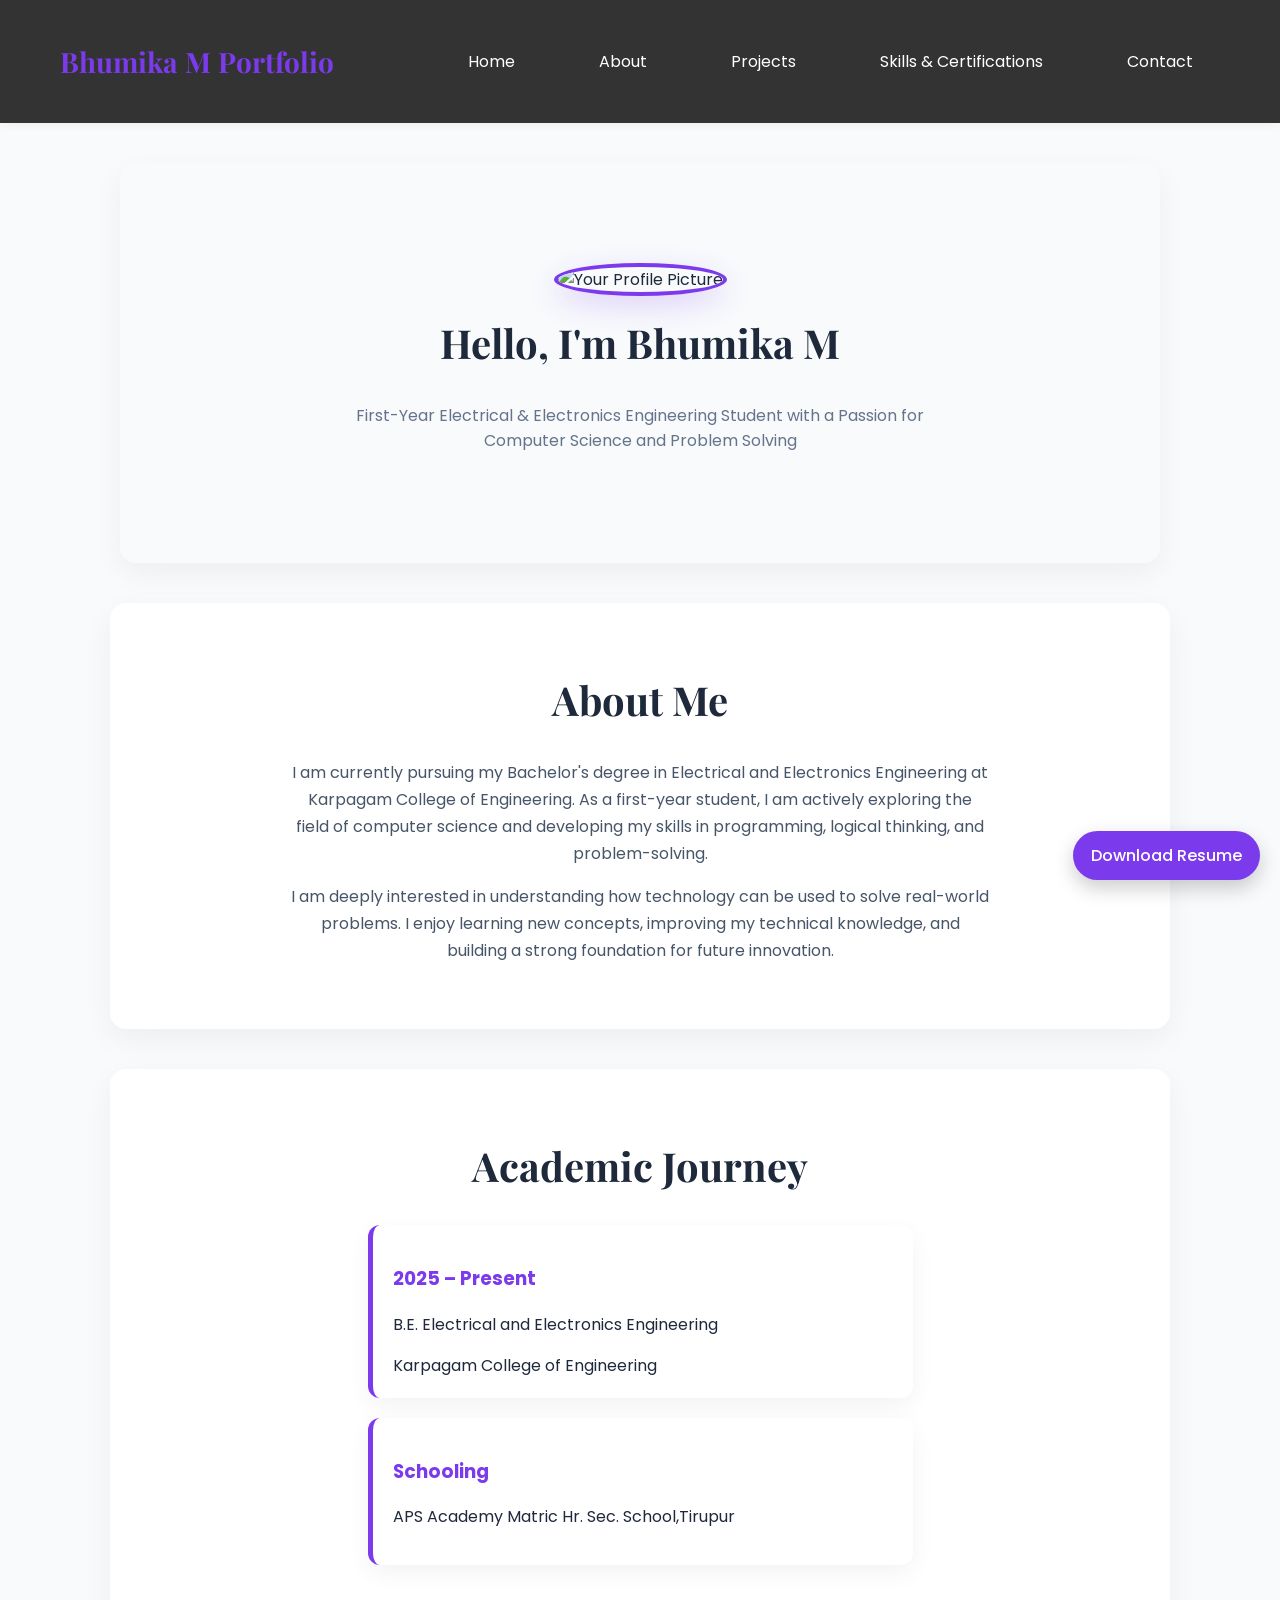
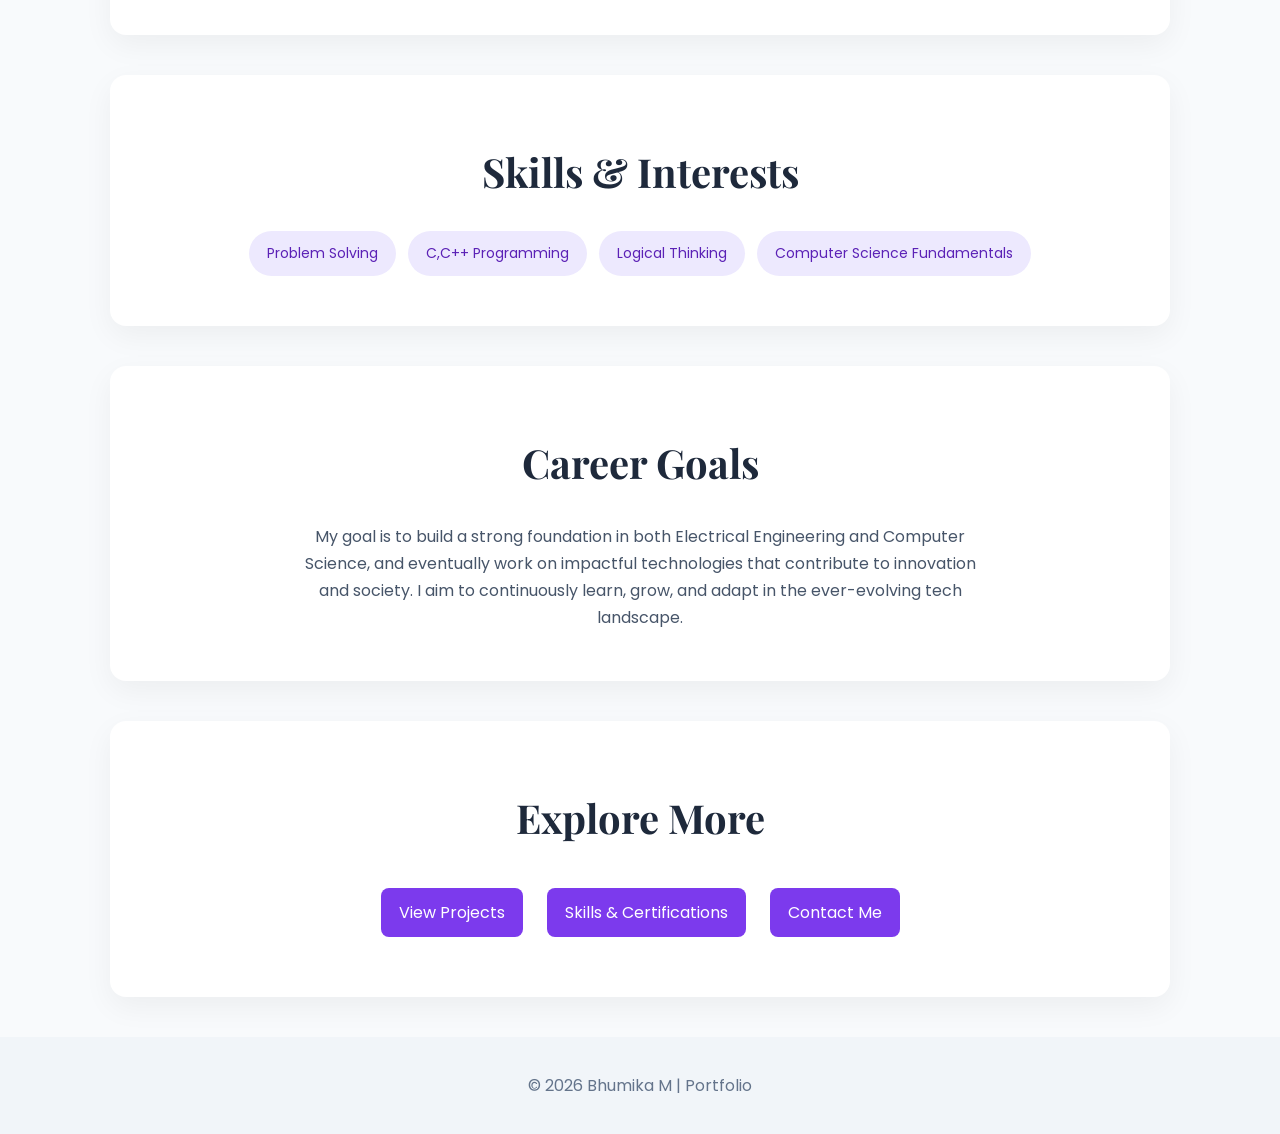
==== index.html @ 2e191e43 "Add files via upload" ====
<!DOCTYPE html>
<html lang="en">
<head>
    <meta charset="UTF-8">
    <meta name="viewport" content="width=device-width, initial-scale=1.0">
    <title>Bhumika M | Portfolio</title>
    <link rel="stylesheet" href="style.css">
</head>
<body>

<header>
    <nav>
        <h1 class="logo">Bhumika M  Portfolio</h1>
        <ul>
            <li><a href="index.html">Home</a></li>
            <li><a href="about.html">About</a></li>
            <li><a href="projects.html">Projects</a></li>
            <li><a href="skills.html">Skills & Certifications</a></li>
            <li><a href="contact.html">Contact</a></li>
        </ul>
    </nav>
</header>

<!-- HERO SECTION -->
<section class="home hidden">
    <img src="profile.jpg" alt="Your Profile Picture" class="profile-img">

    <h2>Hello, I'm Bhumika M</h2>
    <p class="tagline">
        First-Year Electrical & Electronics Engineering Student 
        with a Passion for Computer Science and Problem Solving
    </p>
</section>

<!-- ABOUT -->
<section class="about hidden">
    <h2>About Me</h2>
    <p>
        I am currently pursuing my Bachelor's degree in Electrical and Electronics Engineering 
        at Karpagam College of Engineering. As a first-year student, I am actively exploring 
        the field of computer science and developing my skills in programming, logical thinking, 
        and problem-solving.
    </p>

    <p>
        I am deeply interested in understanding how technology can be used to solve real-world 
        problems. I enjoy learning new concepts, improving my technical knowledge, and building 
        a strong foundation for future innovation.
    </p>
</section>

<!-- ACADEMIC TIMELINE -->
<section class="timeline hidden">
    <h2>Academic Journey</h2>

    <div class="timeline-item">
        <h3>2025 – Present</h3>
        <p>B.E. Electrical and Electronics Engineering</p>
        <span>Karpagam College of Engineering</span>
    </div>

    <div class="timeline-item">
        <h3>Schooling</h3>
        <p>APS Academy Matric Hr. Sec. School,Tirupur</p>
    </div>
</section>

<!-- SKILLS PREVIEW -->
<section class="skills hidden">
    <h2>Skills & Interests</h2>
    <div class="skill-box">
        <span>Problem Solving</span>
        <span>C,C++ Programming </span>
        <span>Logical Thinking</span>
        <span>Computer Science Fundamentals</span>
    </div>
</section>

<!-- GOALS -->
<section class="goals hidden">
    <h2>Career Goals</h2>
    <p>
        My goal is to build a strong foundation in both Electrical Engineering and Computer Science, 
        and eventually work on impactful technologies that contribute to innovation and society. 
        I aim to continuously learn, grow, and adapt in the ever-evolving tech landscape.
    </p>
</section>

<!-- NAVIGATION LINKS -->
<section class="links hidden">
    <h2>Explore More</h2>
    <div class="link-buttons">
        <a href="projects.html">View Projects</a>
        <a href="skills.html">Skills & Certifications</a>
        <a href="contact.html">Contact Me</a>
    </div>
</section>

<!-- FOOTER -->
<footer>
    <p>© 2026 Bhumika M | Portfolio</p>
</footer>

<script>
const observer = new IntersectionObserver((entries) => {
  entries.forEach(entry => {
    if (entry.isIntersecting) {
      entry.target.classList.add('show');
    }
  });
});

const elements = document.querySelectorAll('.hidden');
elements.forEach(el => observer.observe(el));
</script>
<a href="resume.pdf" class="floating-btn" target="_blank">
   Download Resume
</a>
</body>
</html>
---- style.css ----
@import url('https://fonts.googleapis.com/css2?family=Playfair+Display:wght@500&family=Poppins:wght@300;400;500&display=swap');

/* GLOBAL */
body {
    margin: 0;
    font-family: 'Poppins', sans-serif;
    background: #f8fafc;
    color: #1e293b;
}

/* NAVBAR */
nav {
    display: flex;
    justify-content: space-between;
    align-items: center;
    padding: 20px 60px;
    background: white;
    box-shadow: 0 2px 10px rgba(0,0,0,0.05);
    position: sticky;
    top: 0;
    z-index: 1000;
}

.logo {
    font-family: 'Playfair Display', serif;
    font-size: 28px;
    color: #7c3aed;
}

nav ul {
    list-style: none;
    display: flex;
    gap: 30px;
}

nav ul li a {
    text-decoration: none;
    color: #475569;
    transition: 0.3s;
}

nav ul li a:hover {
    color: #7c3aed;
}

/* HERO */
.home {
    text-align: center;
    padding: 100px 20px;
    background: transparent;
}

.profile-img {
    width: 200px;
    height: 200px;
    border-radius: 50%;
    border: 4px solid #7c3aed;
    object-fit: cover;
    box-shadow: 0 10px 30px rgba(124, 58, 237, 0.2);
    transition: 0.4s;
}

.profile-img:hover {
    transform: scale(1.05);
}

h2 {
    font-size: 40px;
    margin-top: 20px;
    font-family: 'Playfair Display', serif;
}

.tagline {
    color: #64748b;
    max-width: 600px;
    margin: 10px auto;
}

/* SECTIONS (CARD STYLE) */
section {
    max-width: 1000px;
    margin: 40px auto;
    padding: 50px 30px;
    border-radius: 16px;
    background: white;
    box-shadow: 0 10px 30px rgba(0,0,0,0.05);
    text-align: center;
    transition: 0.3s;
}

section:hover {
    transform: translateY(-5px);
}

/* ABOUT */
.about p {
    max-width: 700px;
    margin: 15px auto;
    line-height: 1.7;
    color: #475569;
}

/* TIMELINE */
.timeline-item {
    background: #ffffff;
    margin: 20px auto;
    padding: 20px;
    border-radius: 12px;
    max-width: 500px;
    box-shadow: 0 8px 25px rgba(0,0,0,0.05);
    border-left: 5px solid #7c3aed;
    text-align: left;
    transition: 0.3s;
}

.timeline-item:hover {
    transform: scale(1.03);
}

.timeline-item h3 {
    color: #7c3aed;
}

/* SKILLS */
.skill-box {
    display: flex;
    flex-wrap: wrap;
    justify-content: center;
    gap: 12px;
    margin-top: 20px;
}

.skill-box span {
    background: #ede9fe;
    color: #5b21b6;
    padding: 12px 18px;
    border-radius: 25px;
    font-size: 14px;
    transition: 0.3s;
}

.skill-box span:hover {
    transform: scale(1.1);
}

/* GOALS */
.goals p {
    max-width: 700px;
    margin: auto;
    line-height: 1.7;
    color: #475569;
}

/* BUTTON LINKS */
.link-buttons {
    margin-top: 20px;
}

.link-buttons a {
    display: inline-block;
    margin: 10px;
    padding: 12px 22px;
    background: #7c3aed;
    color: white;
    text-decoration: none;
    border-radius: 10px;
    transition: 0.3s;
}

.link-buttons a:hover {
    background: #5b21b6;
    transform: scale(1.05);
}

/* FOOTER */
footer {
    text-align: center;
    padding: 20px;
    background: #f1f5f9;
    color: #64748b;
}

/* SCROLL ANIMATION */
.hidden {
    opacity: 0;
    transform: translateY(30px);
}

.show {
    opacity: 1;
    transform: translateY(0);
    transition: all 0.8s ease;
}

.skills-container {
    display: grid;
    grid-template-columns: repeat(auto-fit, minmax(250px, 1fr));
    gap: 25px;
    margin-top: 40px;
}

.skill-card {
    background: white;
    padding: 25px;
    border-radius: 14px;
    box-shadow: 0 8px 25px rgba(0,0,0,0.05);
    text-align: left;
    transition: 0.3s;
    border-top: 4px solid #7c3aed;
}

.skill-card:hover {
    transform: translateY(-8px);
}

.skill-card h3 {
    color: #7c3aed;
    margin-bottom: 10px;
}

.skill-card ul {
    padding-left: 20px;
}

.skill-card li {
    margin: 8px 0;
    color: #475569;
}
.project-container {
    display: grid;
    grid-template-columns: repeat(auto-fit, minmax(280px, 1fr));
    gap: 25px;
    margin-top: 40px;
}

.project-card {
    background: white;
    padding: 25px;
    border-radius: 15px;
    box-shadow: 0 10px 25px rgba(0,0,0,0.08);
    transition: 0.3s;
    border-top: 4px solid #7c3aed;
}

.project-card:hover {
    transform: translateY(-10px);
}

.project-card h3 {
    margin-bottom: 10px;
}

.project-card p {
    color: #475569;
}

.link-buttons a {
    display: inline-block;
    margin-top: 10px;
    text-decoration: none;
    background: #7c3aed;
    color: white;
    padding: 10px 16px;
    border-radius: 8px;
    transition: 0.3s;
}

.link-buttons a:hover {
    background: #5b21b6;
    transform: scale(1.05);
}




.floating-btn {
    position: fixed;
    bottom: 20px;
    right: 20px;

    background: #7c3aed;
    color: white;
    padding: 12px 18px;
    border-radius: 50px;

    text-decoration: none;
    font-weight: 500;

    box-shadow: 0 8px 20px rgba(0,0,0,0.2);

    transition: 0.3s;
    z-index: 1000;
}

.floating-btn:hover {
    background: #5b21b6;
    transform: scale(1.1);
}




.link-buttons a {
    display: inline-block;
    margin: 10px;
    text-decoration: none;
    background: #7c3aed;
    color: white;
    padding: 12px 18px;
    border-radius: 8px;
    transition: 0.3s;
}

.link-buttons a:hover {
    background: #5b21b6;
    transform: scale(1.05);
}




.cert-container {
    display: grid;
    grid-template-columns: repeat(auto-fit, minmax(280px, 1fr));
    gap: 25px;
    margin-top: 30px;
}

.cert-card {
    background: white;
    border-radius: 15px;
    overflow: hidden;
    box-shadow: 0 10px 25px rgba(0,0,0,0.08);
    transition: 0.3s;
}

.cert-card:hover {
    transform: translateY(-10px);
}

.cert-card img {
    width: 100%;
    height: 180px;
    object-fit: cover;
}

.cert-info {
    padding: 15px;
}

.cert-info h3 {
    margin: 10px 0 5px;
}

.cert-info p {
    color: #64748b;
}

.cert-info a {
    display: inline-block;
    margin-top: 10px;
    text-decoration: none;
    color: #7c3aed;
    font-weight: bold;
}

.cert-info a:hover {
    text-decoration: underline;
}



form {
    display: flex;
    flex-direction: column;
    gap: 15px;
    max-width: 400px;
    margin: 20px auto;
}

form input,
form textarea {
    padding: 12px;
    border-radius: 8px;
    border: 1px solid #cbd5f5;
    outline: none;
}

form button {
    padding: 12px;
    background: #7c3aed;
    color: white;
    border: none;
    border-radius: 8px;
    cursor: pointer;
    transition: 0.3s;
}

form button:hover {
    background: #5b21b6;
    transform: scale(1.05);
}



@media (max-width: 768px) {

    nav ul {
        flex-direction: column;
        gap: 10px;
        align-items: center;
    }

    .project-container,
    .cert-container {
        grid-template-columns: 1fr;
    }

    .container {
        width: 90%;
    }

}


.back-home {
    text-align: center;
    margin: 40px 0 20px;
}

.back-home a {
    text-decoration: none;
    color: #7c3aed;
    font-weight: 500;
    transition: 0.3s;
}

.back-home a:hover {
    color: #5b21b6;
    text-decoration: underline;
}




/* Default styles for desktop (horizontal navigation bar) */
nav ul {
  display: flex; /* Flexbox to display nav items horizontally */
  justify-content: center; /* Center items horizontally */
  padding: 0;
  margin: 0;
  list-style: none;
}

nav ul li {
  margin: 0 15px; /* Space between items */
}

nav ul li a {
  text-decoration: none;
  font-size: 16px;
  color: #fff;
  padding: 8px 12px;
  border-radius: 4px;
  transition: background-color 0.3s ease;
}

/* Hover effect */
nav ul li a:hover {
  background-color: #333;
}

/* For smaller screens (mobile devices), apply styles */
@media (max-width: 768px) {
  nav ul {
    flex-direction: row; /* Keep items horizontal even on small screens */
    justify-content: center; /* Keep items centered */
  }

  nav ul li {
    margin: 10px 0; /* Space between items */
  }
}





/* Navbar background and text styling */
nav {
  background-color: #333; /* Dark background for navbar */
}

nav ul {
  display: flex; /* Flexbox for horizontal layout */
  justify-content: center; /* Center the navbar items */
  padding: 0;
  margin: 0;
  list-style: none;
}

nav ul li {
  margin: 0 15px; /* Space between items */
}

nav ul li a {
  text-decoration: none;
  font-size: 16px;
  color: white; /* White text for visibility */
  padding: 8px 12px;
  border-radius: 4px;
  transition: background-color 0.3s ease;
}

nav ul li a:hover {
  background-color: #555; /* Darker background when hovering */
}

/* For smaller screen sizes (mobile) */
@media (max-width: 768px) {
  nav ul {
    flex-direction: row; /* Keep items in one line (horizontal) */
    justify-content: center; /* Center them */
  }

  nav ul li {
    margin: 10px 0; /* Add some space between items */
  }
}
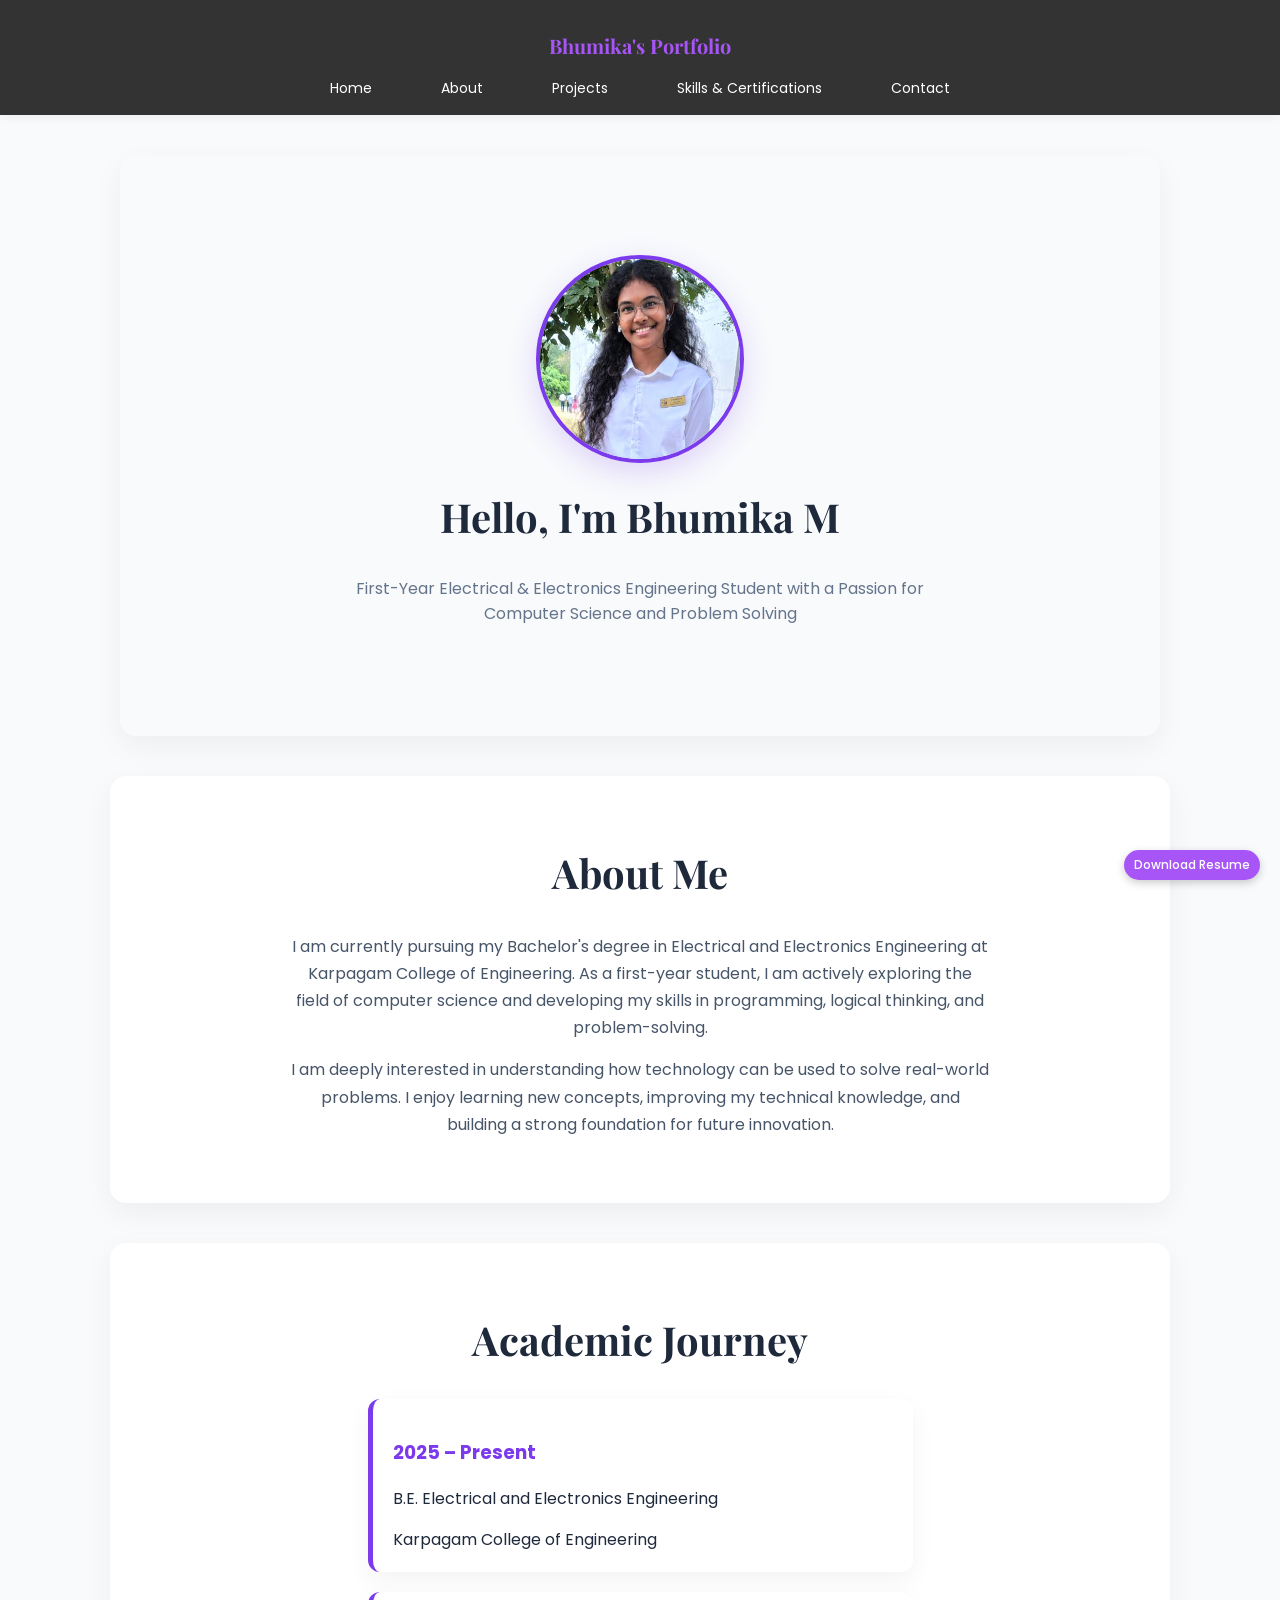
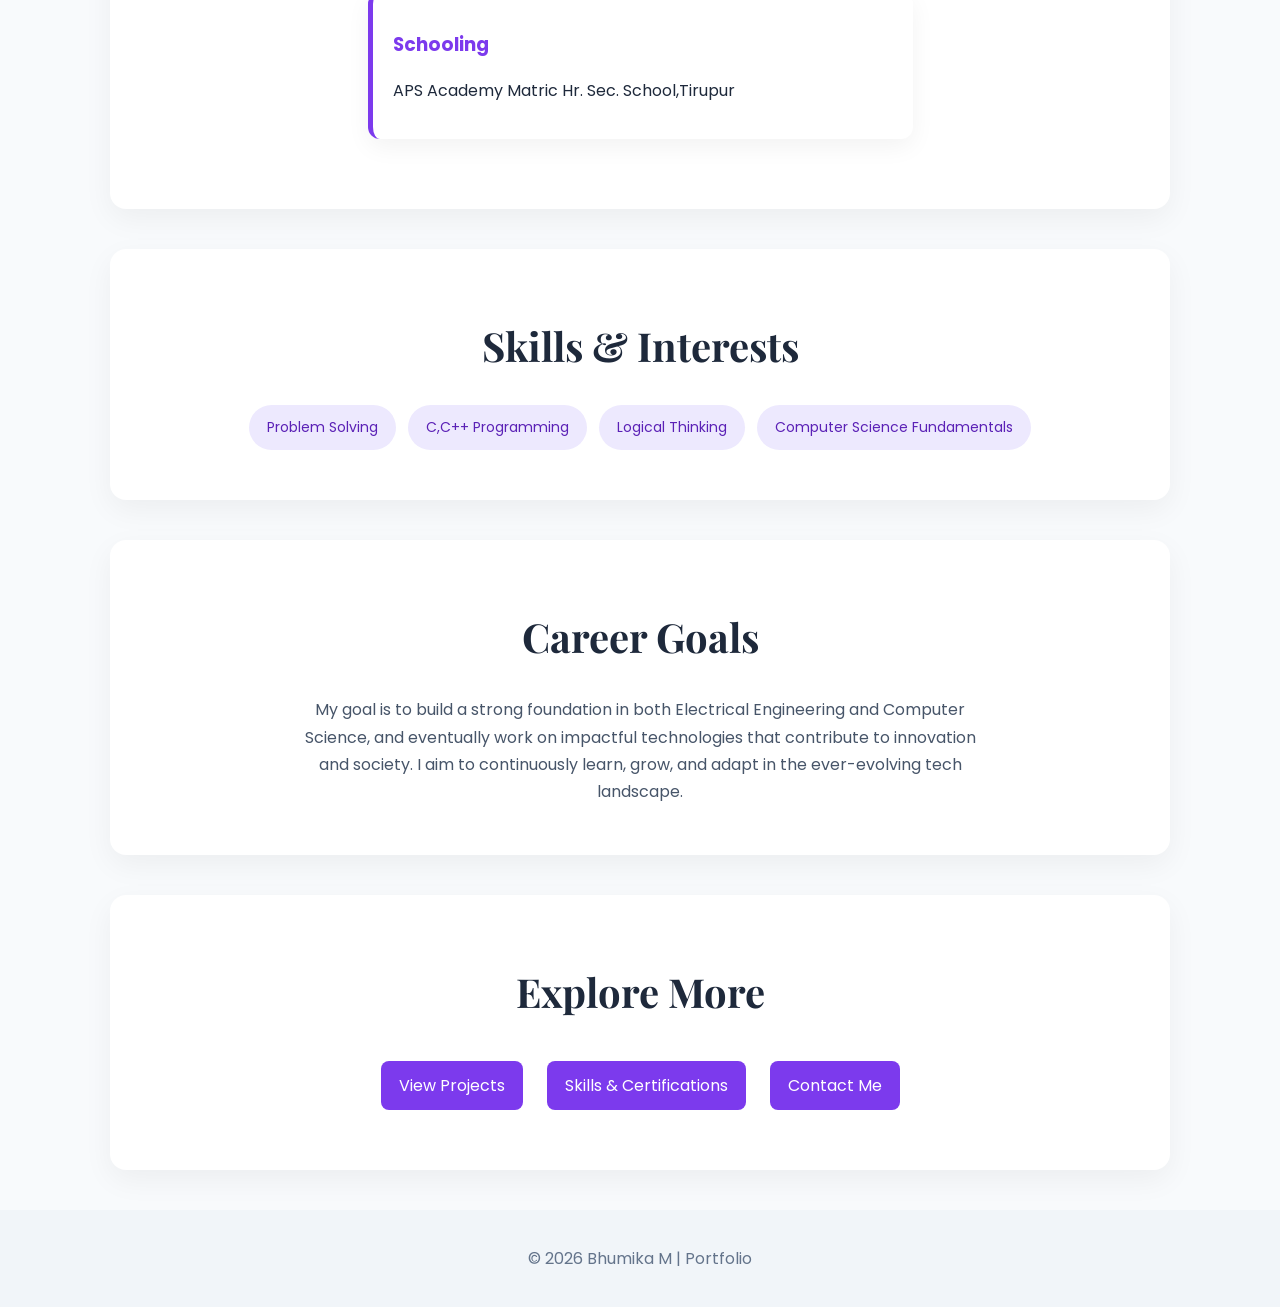
==== commit 05ddd8fa: "Update index.html" ====
--- a/index.html
+++ b/index.html
@@ -10,7 +10,7 @@
 
 <header>
     <nav>
-        <h1 class="logo">Bhumika M  Portfolio</h1>
+        <h1 class="logo">Bhumika's Portfolio</h1>
         <ul>
             <li><a href="index.html">Home</a></li>
             <li><a href="about.html">About</a></li>
@@ -117,4 +117,4 @@
    Download Resume
 </a>
 </body>
-</html>+</html>
--- a/style.css
+++ b/style.css
@@ -16,9 +16,9 @@
     padding: 20px 60px;
     background: white;
     box-shadow: 0 2px 10px rgba(0,0,0,0.05);
-    position: sticky;
+    position: static;
     top: 0;
-    z-index: 1000;
+   
 }
 
 .logo {
@@ -274,7 +274,7 @@
 
 
 .floating-btn {
-    position: fixed;
+    position:static;
     bottom: 20px;
     right: 20px;
 
@@ -289,7 +289,7 @@
     box-shadow: 0 8px 20px rgba(0,0,0,0.2);
 
     transition: 0.3s;
-    z-index: 1000;
+   
 }
 
 .floating-btn:hover {
@@ -470,17 +470,7 @@
   background-color: #333;
 }
 
-/* For smaller screens (mobile devices), apply styles */
-@media (max-width: 768px) {
-  nav ul {
-    flex-direction: row; /* Keep items horizontal even on small screens */
-    justify-content: center; /* Keep items centered */
-  }
-
-  nav ul li {
-    margin: 10px 0; /* Space between items */
-  }
-}
+
 
 
 
@@ -516,18 +506,102 @@
   background-color: #555; /* Darker background when hovering */
 }
 
-/* For smaller screen sizes (mobile) */
+
+/* Logo text */
+.logo {
+  color: #a855f7; /* your purple */
+  font-size: 20px;
+  font-weight: bold;
+  white-space: nowrap; /* 🔥 prevents breaking into multiple lines */
+}
+
+/* Menu */
+nav ul {
+  display: flex;
+  list-style: none;
+  justify-content:center;
+  gap: 15px; /* spacing between items */
+  margin: 0;
+  padding: 0;
+}
+
+/* Menu links */
+nav ul li a {
+  color: white;
+  text-decoration: none;
+  font-size: 14px;
+}
+
+/* 🔥 MOBILE FIX */
 @media (max-width: 768px) {
-  nav ul {
-    flex-direction: row; /* Keep items in one line (horizontal) */
-    justify-content: center; /* Center them */
+  .logo {
+    color: #a855f7;
+  font-size: 24px; /* increase size */
+  font-weight: bold;
+  margin-bottom: 10px;
   }
 
-  nav ul li {
-    margin: 10px 0; /* Add some space between items */
+  nav ul li a {
+    font-size: 12px; /* smaller menu text */
   }
-}
-
-
-
-
+
+  nav {
+    flex-wrap: wrap; /* allows slight adjustment instead of breaking badly */
+ text-align:center;
+}
+nav ul{
+    flex-direction:column;
+    align-items:center;
+}
+nav ul li{
+    margin:8px 0;
+}
+}
+body{
+    margin:0;
+     padding:0;
+     overflow-x:hidden;
+}
+
+
+nav {
+  display: flex;
+  flex-direction: column; /* stack logo + menu */
+  align-items: center; /* 🔥 centers everything */
+  justify-content: center;
+  text-align: center;
+  background-color: #333;
+  padding: 15px 0;
+}
+
+
+
+/* Floating Resume Button */
+.floating-btn {
+  position: fixed; /* 🔥 keeps it visible while scrolling */
+  bottom: 20px; /* distance from bottom */
+  right: 20px; /* distance from right */
+  background-color: #a855f7;
+  color: white;
+  padding: 6px 10px;
+  border-radius: 20px;
+  text-decoration: none;
+  font-size: 12px;
+  z-index: 1000; /* stays above everything */
+  box-shadow: 0 3px 8px rgba(0, 0, 0, 0.2);
+}
+
+/* Hover effect */
+.floating-btn:hover {
+  background-color: #9333ea;
+  transform: scale(1.05);
+  transition: 0.3s;
+}
+
+
+
+
+
+
+
+
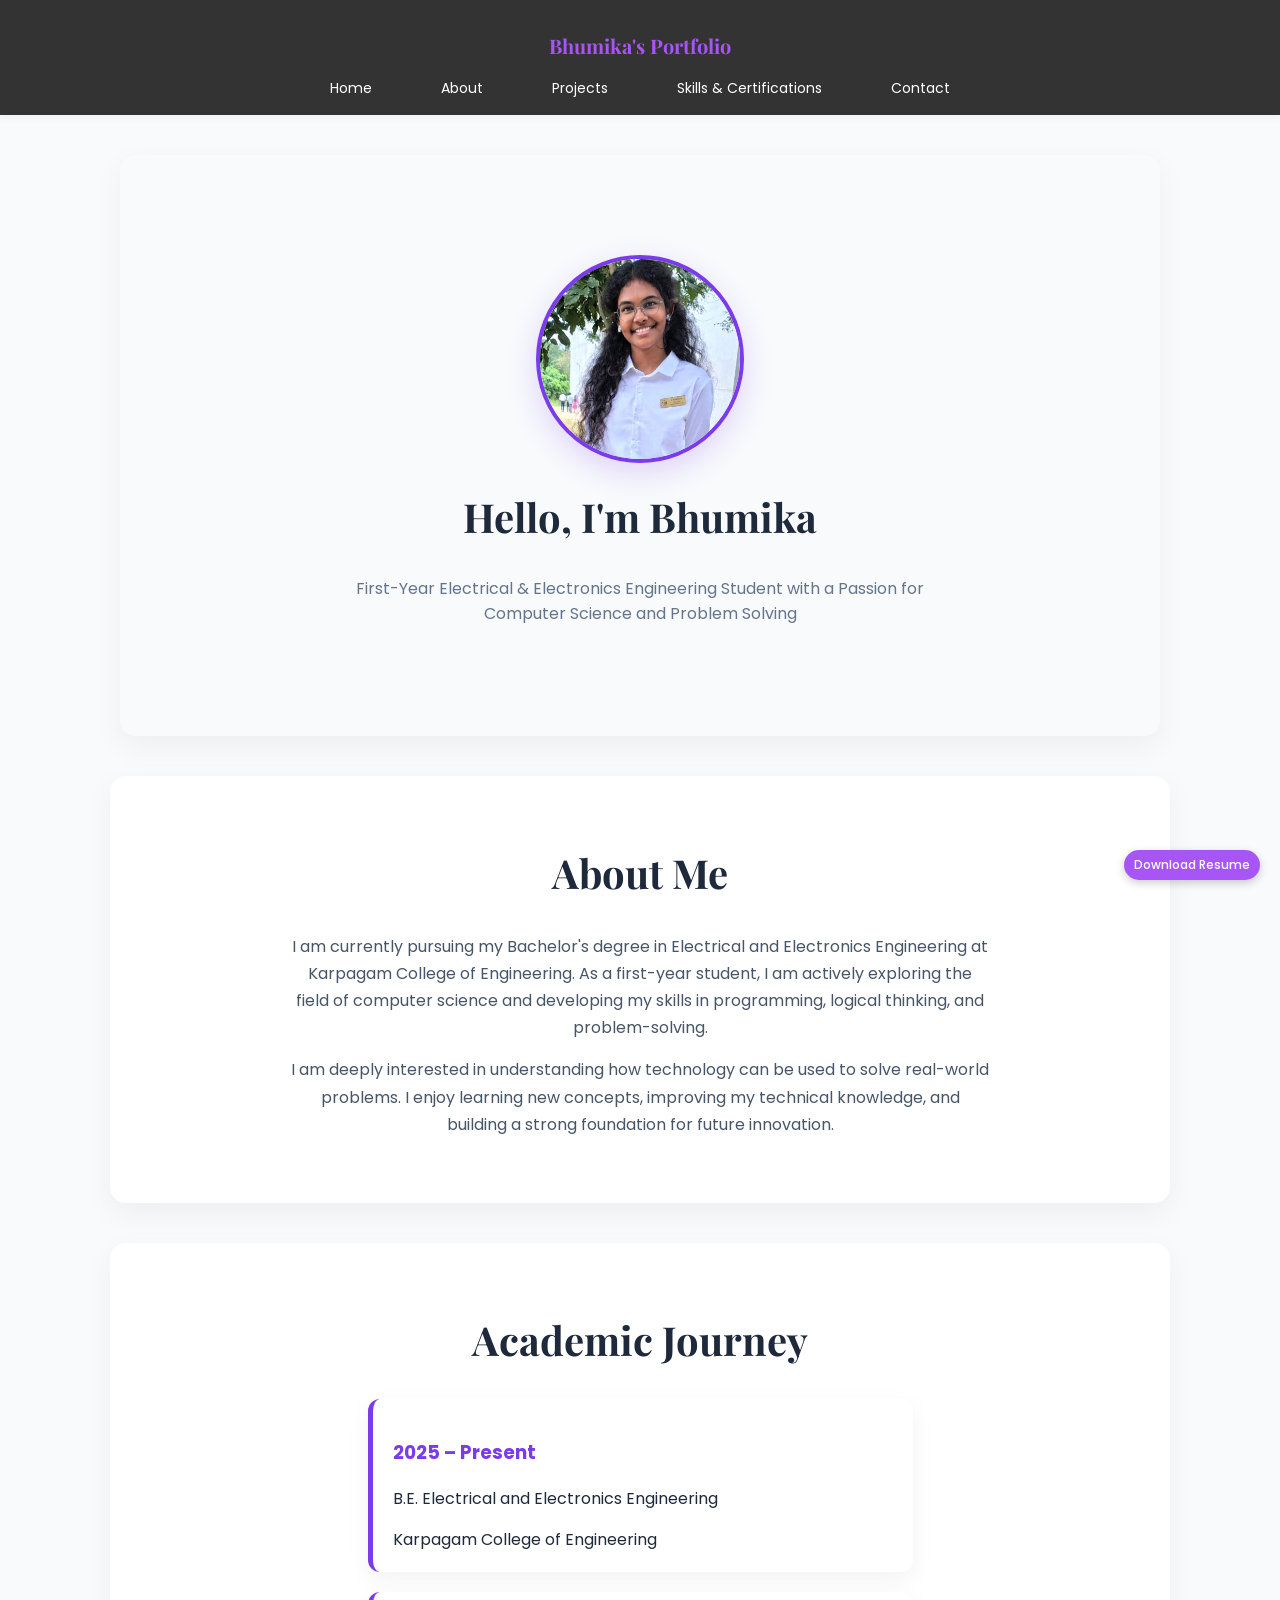
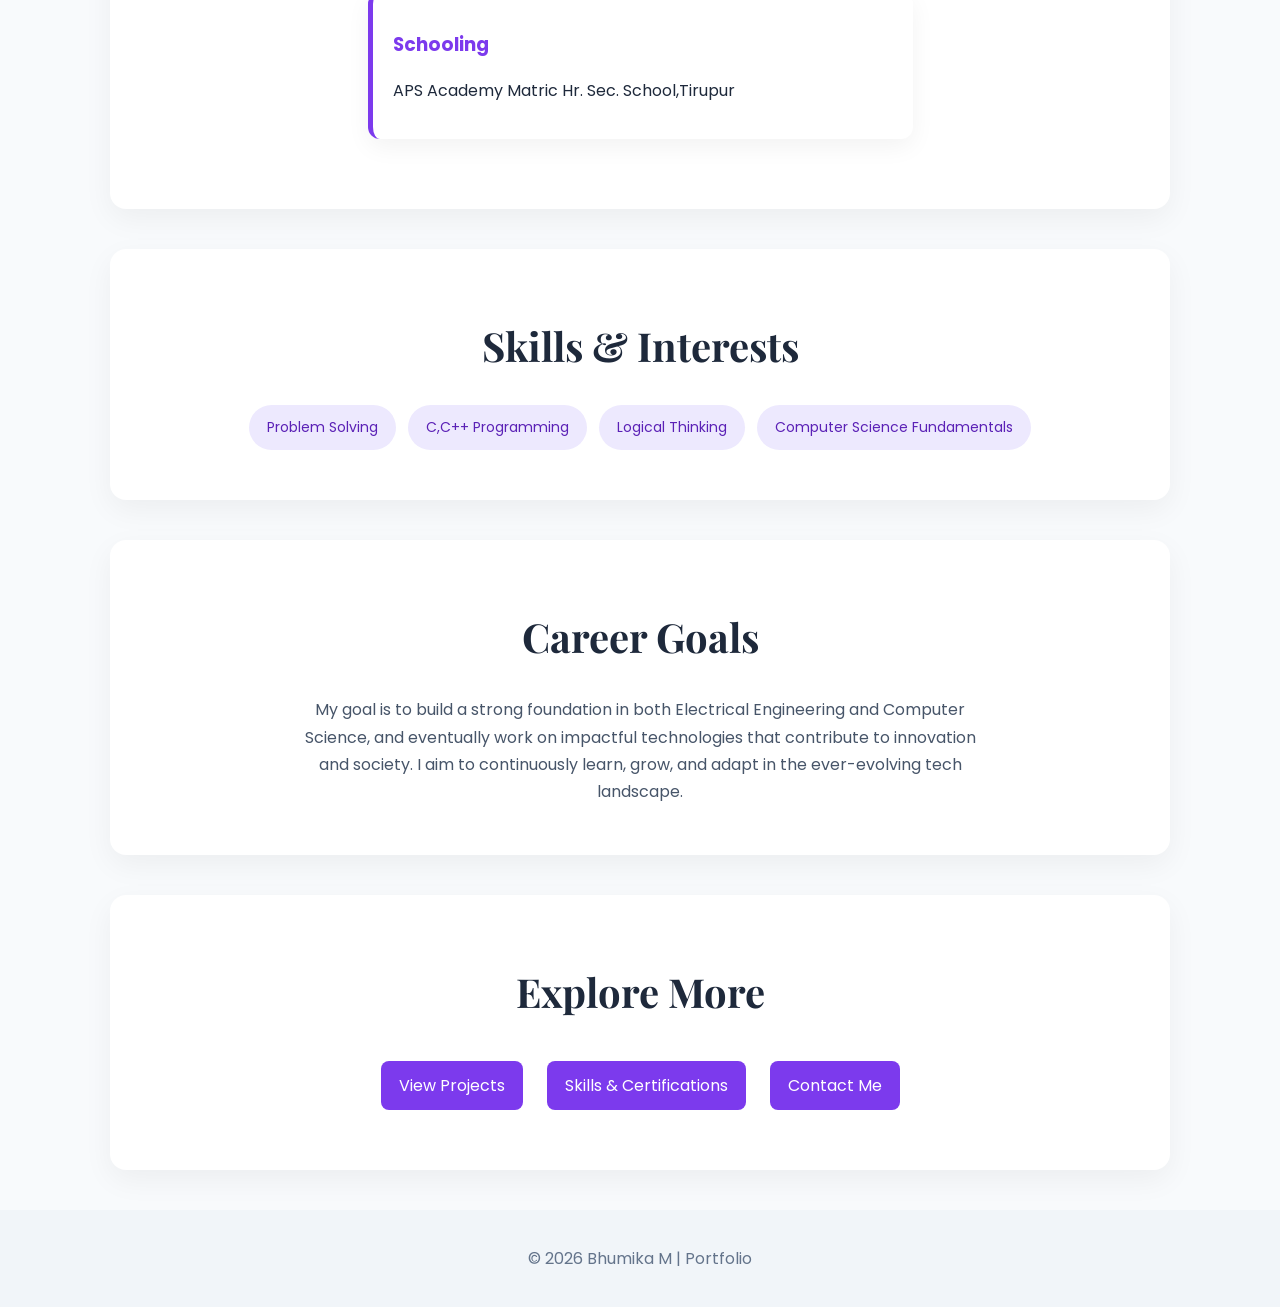
==== commit 36d10670: "Update index.html" ====
--- a/index.html
+++ b/index.html
@@ -25,7 +25,7 @@
 <section class="home hidden">
     <img src="profile.jpg" alt="Your Profile Picture" class="profile-img">
 
-    <h2>Hello, I'm Bhumika M</h2>
+    <h2>Hello, I'm Bhumika</h2>
     <p class="tagline">
         First-Year Electrical & Electronics Engineering Student 
         with a Passion for Computer Science and Problem Solving
